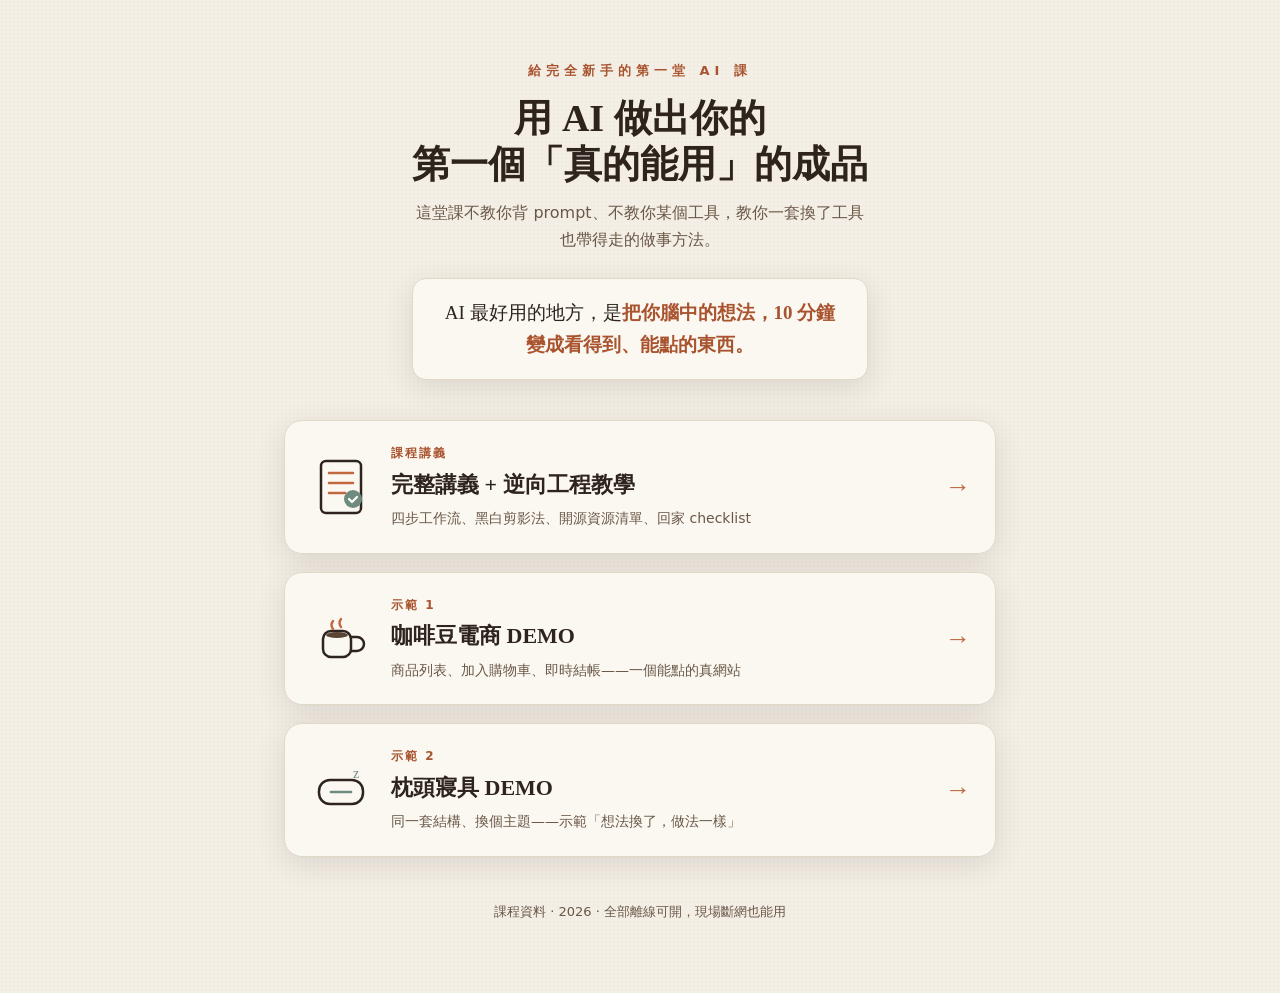
==== index.html @ fee4a625 "add index.html" ====
<!DOCTYPE html>
<html lang="zh-Hant">
<head>
<meta charset="UTF-8">
<meta name="viewport" content="width=device-width, initial-scale=1.0">
<title>用 AI 做出你的第一個成品 · 課程資料</title>
<style>
  :root{--bg:#f4efe6;--paper:#fbf8f2;--ink:#2e241d;--muted:#6a5848;--accent:#c2683f;--accent-dk:#a9542f;--line:#e2d8c8;--green:#6f8b80;--shadow:0 8px 30px rgba(46,36,29,.12);}
  *{box-sizing:border-box;margin:0;padding:0}
  body{font-family:"Helvetica Neue","Noto Sans TC",system-ui,sans-serif;background:var(--bg);color:var(--ink);line-height:1.7;
    background-image:radial-gradient(rgba(180,160,130,.06) 1px,transparent 1px);background-size:4px 4px;min-height:100vh;}
  h1,h2,h3{font-family:Georgia,"Noto Serif TC",serif;}
  .wrap{max-width:760px;margin:0 auto;padding:60px 24px 70px;}
  .eyebrow{font-size:13px;letter-spacing:5px;color:var(--accent-dk);font-weight:700;text-align:center}
  h1{font-size:38px;line-height:1.2;text-align:center;margin:14px 0 12px}
  .sub{text-align:center;color:var(--muted);font-size:16px;max-width:44ch;margin:0 auto 8px}
  .big{font-family:Georgia,serif;font-size:19px;text-align:center;margin:24px auto 40px;padding:18px 24px;max-width:48ch;
    background:var(--paper);border:1px solid var(--line);border-radius:14px;box-shadow:var(--shadow)}
  .big b{color:var(--accent-dk)}
  .cards{display:grid;gap:18px}
  a.card{display:flex;gap:18px;align-items:center;text-decoration:none;color:inherit;background:var(--paper);
    border:1px solid var(--line);border-radius:18px;padding:22px 24px;box-shadow:var(--shadow);transition:transform .15s,border-color .15s}
  a.card:hover{transform:translateY(-3px);border-color:var(--accent)}
  .ico{width:64px;height:64px;flex-shrink:0}
  .meta{flex:1}
  .meta .k{font-size:12px;letter-spacing:2px;color:var(--accent-dk);font-weight:700}
  .meta h2{font-size:22px;margin:2px 0 4px}
  .meta p{font-size:14px;color:var(--muted)}
  .arrow{font-size:26px;color:var(--accent);font-family:Georgia,serif}
  footer{text-align:center;color:var(--muted);font-size:13px;margin-top:44px}
  @media(max-width:560px){h1{font-size:30px}.ico{width:50px;height:50px}.meta h2{font-size:19px}}
</style>
</head>
<body>
<div class="wrap">
  <div class="eyebrow">給完全新手的第一堂 AI 課</div>
  <h1>用 AI 做出你的<br>第一個「真的能用」的成品</h1>
  <p class="sub">這堂課不教你背 prompt、不教你某個工具，教你一套換了工具也帶得走的做事方法。</p>
  <div class="big">AI 最好用的地方，是<b>把你腦中的想法，10 分鐘變成看得到、能點的東西。</b></div>

  <div class="cards">
    <a class="card" href="handout.html">
      <svg class="ico" viewBox="0 0 64 64"><rect x="12" y="6" width="40" height="52" rx="5" fill="#fbf8f2" stroke="#2e241d" stroke-width="2.5"/><path d="M20 18h24M20 28h24M20 38h16" stroke="#c2683f" stroke-width="2.5" stroke-linecap="round"/><circle cx="44" cy="44" r="9" fill="#6f8b80"/><path d="M40 44l3 3 5-5" stroke="#fff" stroke-width="2.2" fill="none" stroke-linecap="round" stroke-linejoin="round"/></svg>
      <div class="meta"><div class="k">課程講義</div><h2>完整講義 + 逆向工程教學</h2><p>四步工作流、黑白剪影法、開源資源清單、回家 checklist</p></div>
      <div class="arrow">→</div>
    </a>

    <a class="card" href="coffee.html">
      <svg class="ico" viewBox="0 0 64 64"><rect x="14" y="24" width="28" height="26" rx="8" fill="#fbf8f2" stroke="#2e241d" stroke-width="2.5"/><path d="M42 30h6a7 7 0 0 1 0 14h-6" fill="none" stroke="#2e241d" stroke-width="2.5"/><ellipse cx="28" cy="28" rx="11" ry="3" fill="#5a4433"/><path d="M24 14q-3 4 0 8M32 12q-3 4 0 8" stroke="#c2683f" stroke-width="2.4" fill="none" stroke-linecap="round"/></svg>
      <div class="meta"><div class="k">示範 1</div><h2>咖啡豆電商 DEMO</h2><p>商品列表、加入購物車、即時結帳——一個能點的真網站</p></div>
      <div class="arrow">→</div>
    </a>

    <a class="card" href="pillow.html">
      <svg class="ico" viewBox="0 0 64 64"><rect x="10" y="22" width="44" height="24" rx="11" fill="#fbf8f2" stroke="#2e241d" stroke-width="2.5"/><path d="M22 34h20" stroke="#6f8b80" stroke-width="2.6" stroke-linecap="round"/><text x="44" y="20" font-family="Georgia" font-size="14" fill="#6f8b80">z</text></svg>
      <div class="meta"><div class="k">示範 2</div><h2>枕頭寢具 DEMO</h2><p>同一套結構、換個主題——示範「想法換了，做法一樣」</p></div>
      <div class="arrow">→</div>
    </a>
  </div>

  <footer>課程資料 · 2026 · 全部離線可開，現場斷網也能用</footer>
</div>
</body>
</html>
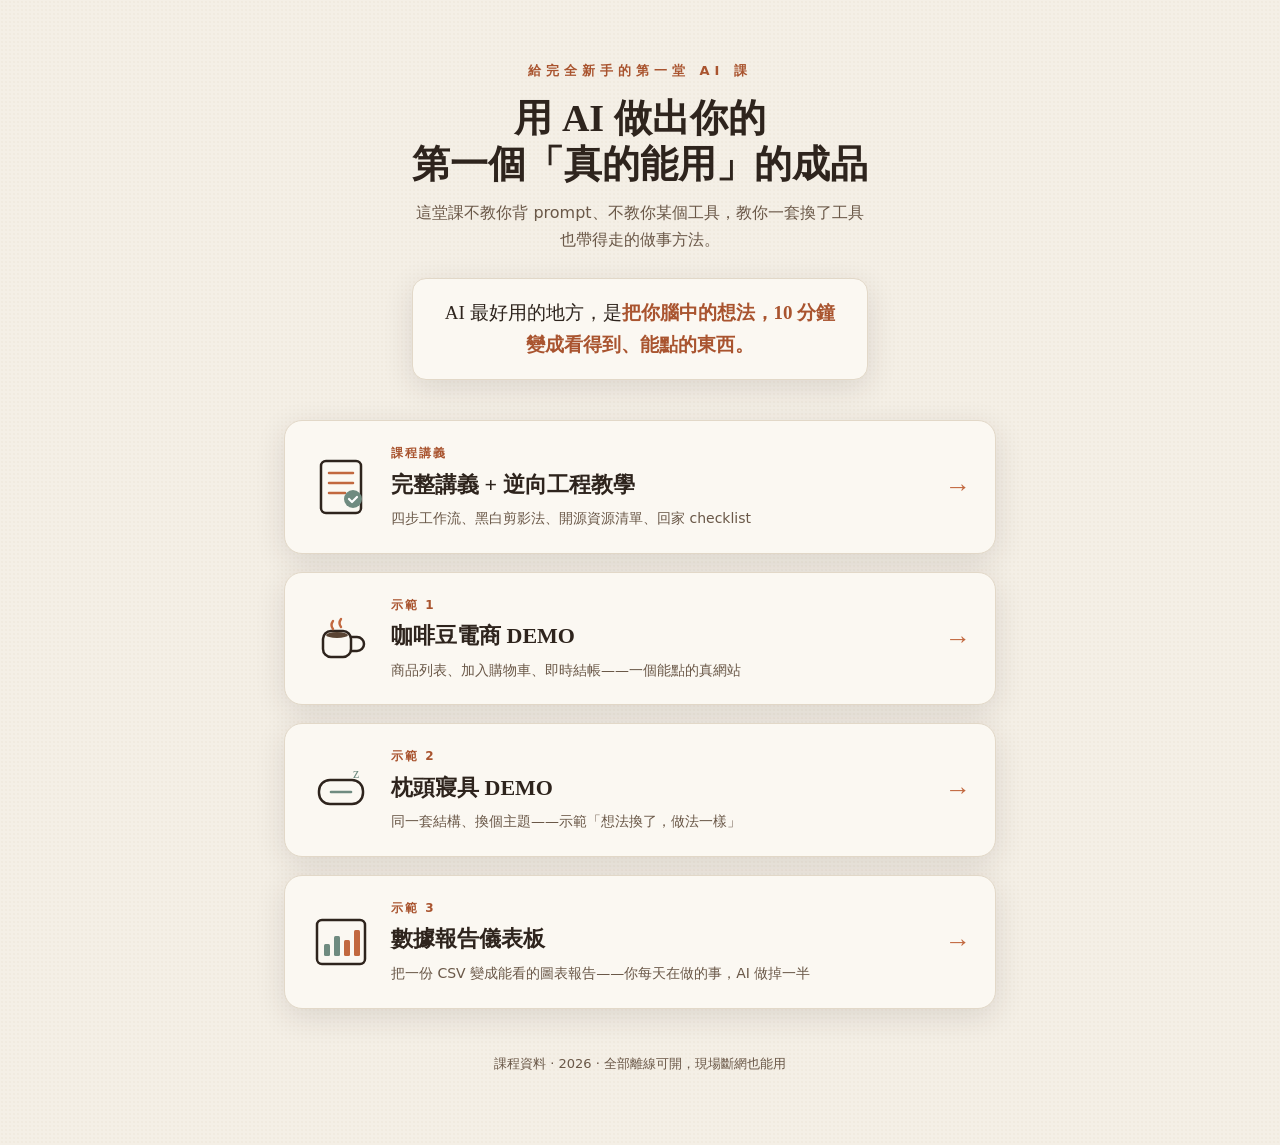
==== commit f971cb85: "add/update index.html (數據報告 + 視覺教學 + Gemini 工具線)" ====
--- a/index.html
+++ b/index.html
@@ -56,6 +56,12 @@
       <div class="meta"><div class="k">示範 2</div><h2>枕頭寢具 DEMO</h2><p>同一套結構、換個主題——示範「想法換了，做法一樣」</p></div>
       <div class="arrow">→</div>
     </a>
+
+    <a class="card" href="dashboard.html">
+      <svg class="ico" viewBox="0 0 64 64"><rect x="8" y="10" width="48" height="44" rx="5" fill="#fbf8f2" stroke="#2e241d" stroke-width="2.5"/><rect x="15" y="34" width="6" height="12" rx="1.5" fill="#6f8b80"/><rect x="25" y="26" width="6" height="20" rx="1.5" fill="#6f8b80"/><rect x="35" y="30" width="6" height="16" rx="1.5" fill="#c2683f"/><rect x="45" y="20" width="6" height="26" rx="1.5" fill="#c2683f"/></svg>
+      <div class="meta"><div class="k">示範 3</div><h2>數據報告儀表板</h2><p>把一份 CSV 變成能看的圖表報告——你每天在做的事，AI 做掉一半</p></div>
+      <div class="arrow">→</div>
+    </a>
   </div>
 
   <footer>課程資料 · 2026 · 全部離線可開，現場斷網也能用</footer>
